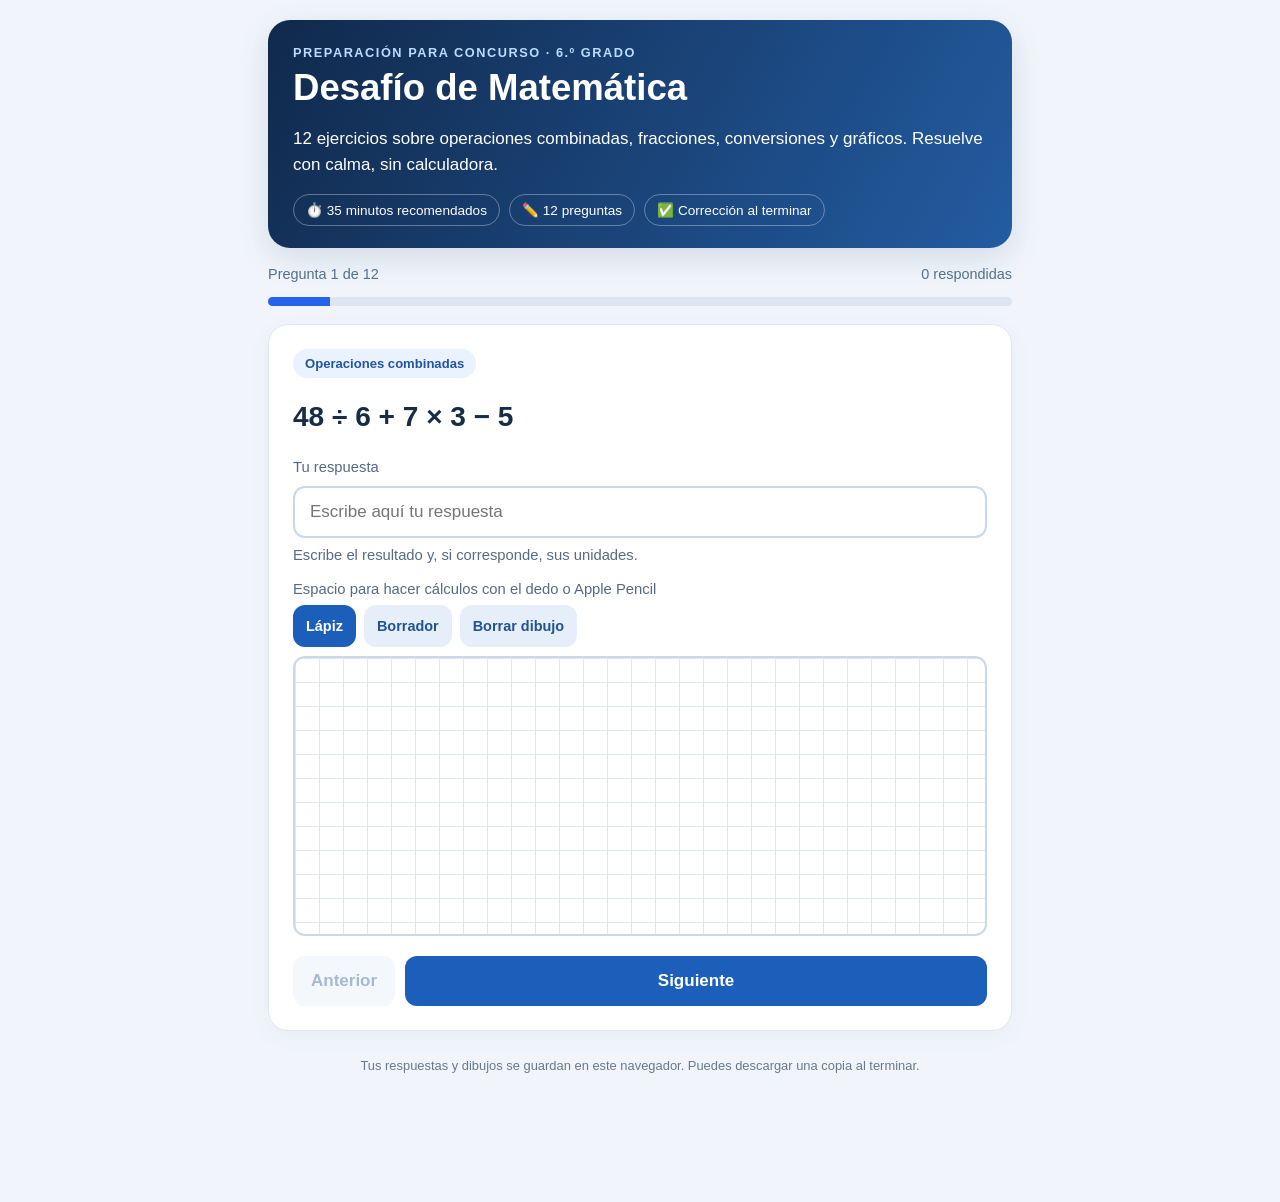
==== activities/matematica-6to.html @ 557b77ce "feat: publish learning portal with six pilot missions" ====
<!doctype html>
<html lang="es">
<head>
<meta charset="utf-8"><meta name="viewport" content="width=device-width, initial-scale=1, viewport-fit=cover">
<meta name="theme-color" content="#10294b"><title>Concurso de Matemática · Sexto grado</title>
<style>
:root{font-family:-apple-system,BlinkMacSystemFont,"Segoe UI",sans-serif;color:#172c45;background:#f1f5fb;font-size:17px}*{box-sizing:border-box}body{margin:0}.wrap{max-width:780px;margin:auto;padding:20px 18px 85px}.top{background:linear-gradient(120deg,#10294b,#235ca2);color:white;border-radius:22px;padding:25px 25px 22px;box-shadow:0 10px 32px #12345b21}h1{font-size:clamp(1.5rem,4vw,2.15rem);margin:7px 0}p{line-height:1.5}.eyebrow{font-size:.75rem;font-weight:800;letter-spacing:.12em;text-transform:uppercase;color:#bbdbff}.meta{display:flex;flex-wrap:wrap;gap:9px;margin-top:15px}.chip{border:1px solid #ffffff55;border-radius:99px;padding:7px 12px;font-size:.8rem}.progress{height:9px;background:#dce5f0;border-radius:50px;overflow:hidden;margin:15px 0 6px}.progress>div{height:100%;background:#2563eb;transition:width .2s}.status{display:flex;justify-content:space-between;align-items:center;gap:15px;margin-top:18px;font-size:.85rem;color:#52708d}.sheet{background:white;border:1px solid #dfe7f1;box-shadow:0 5px 25px #12345b0b;border-radius:20px;padding:24px;margin-top:18px}.topic{display:inline-flex;padding:7px 12px;background:#eaf2ff;border-radius:100px;font-size:.77rem;font-weight:750;color:#2255a0}.question{font-size:clamp(1.25rem,3.3vw,1.65rem);font-weight:750;line-height:1.45;margin:19px 0}.help{font-size:.87rem;color:#566a84}.input{font:inherit;border:2px solid #cad8e7;border-radius:12px;padding:14px 15px;width:100%;outline:none;margin:9px 0}.input:focus{border-color:#3679cf;box-shadow:0 0 0 4px #3679cf22}.btns{display:flex;gap:10px;margin:20px 0 0}.btn{border:0;border-radius:12px;font:inherit;font-weight:750;padding:14px 18px;cursor:pointer;min-height:50px}.primary{background:#1b5fbb;color:white;flex:1}.secondary{background:#e6eef9;color:#205390}.btn:disabled{opacity:.4;cursor:not-allowed}.visual{background:#f4f7fc;border:1px solid #e3eaf5;border-radius:12px;padding:17px 12px;margin:12px 0}.barrow{display:flex;align-items:center;gap:10px;margin:12px 0}.who{width:53px;font-weight:650}.bartrack{flex:1;background:#e0e8f3;height:21px;border-radius:5px;overflow:hidden}.barfill{background:#4a87d5;height:100%}.val{width:28px;font-variant-numeric:tabular-nums;text-align:right}.result{display:none}.results-head{padding:20px;border-radius:16px;background:#eff6ff;margin:18px 0}.score{font-weight:850;font-size:2.7rem;color:#205cae}.topic-result{display:flex;justify-content:space-between;border-bottom:1px solid #e1e8f1;padding:12px 0}.review{padding:15px 0;border-bottom:1px solid #e1e8f1}.bad{color:#a52c35}.good{color:#16724a}.review p{margin:7px 0}.small{font-size:.83rem;color:#586b7e}.actions{display:flex;gap:10px;flex-wrap:wrap;margin-top:22px}.actions .btn{flex:1}.footer{text-align:center;color:#66788e;font-size:.76rem;margin-top:25px}@media print{.top{background:#123c6a!important;-webkit-print-color-adjust:exact;print-color-adjust:exact}.btns,.actions,.status,.progress{display:none}.wrap{max-width:100%;padding:0}.sheet{break-inside:avoid}.result{display:block!important}}
.drawing-title{font-size:.87rem;color:#566a84;margin:18px 0 8px}.drawing-tools{display:flex;gap:8px;flex-wrap:wrap;margin-bottom:9px}.drawing-tools .btn{min-height:42px;padding:9px 13px;font-size:.85rem}.drawing-tools .selected{background:#1b5fbb;color:white}.drawing-wrap{border:2px solid #cad8e7;border-radius:12px;overflow:hidden;background-color:#fff;background-image:linear-gradient(#dce8f5 1px,transparent 1px),linear-gradient(90deg,#dce8f5 1px,transparent 1px);background-size:24px 24px}#drawing{display:block;width:100%;height:auto;aspect-ratio:5/2;touch-action:none;cursor:crosshair}.save-status{font-size:.78rem;min-height:1.3em;color:#52708d;margin:12px 0}.save-status.error{color:#a52c35;font-weight:700}.drawing-review{display:block;width:100%;max-width:620px;max-height:260px;object-fit:contain;border:1px solid #dce8f5;background:white;margin:8px 0}@media print{.drawing-tools,.export-action{display:none}#exam{display:none!important}}</style>
</head>
<body><main class="wrap">
<header class="top"><div class="eyebrow">Preparación para concurso · 6.º grado</div><h1>Desafío de Matemática</h1><p>12 ejercicios sobre operaciones combinadas, fracciones, conversiones y gráficos. Resuelve con calma, sin calculadora.</p><div class="meta"><span class="chip">⏱️ 35 minutos recomendados</span><span class="chip">✏️ 12 preguntas</span><span class="chip">✅ Corrección al terminar</span></div></header>
<section id="exam"><div class="status"><span id="count">Pregunta 1 de 12</span><span id="answered">0 respondidas</span></div><div class="progress"><div id="progress" style="width:0%"></div></div><section class="sheet"><span class="topic" id="topic"></span><div class="question" id="question"></div><div id="visual"></div><label for="answer" class="help">Tu respuesta</label><input id="answer" class="input" type="text" inputmode="text" autocomplete="off" spellcheck="false" placeholder="Escribe aquí tu respuesta" aria-label="Respuesta"><div id="tip" class="help"></div><div class="drawing-title">Espacio para hacer cálculos con el dedo o Apple Pencil</div><div class="drawing-tools"><button type="button" class="btn secondary selected" id="pen" aria-pressed="true">Lápiz</button><button type="button" class="btn secondary" id="eraser" aria-pressed="false">Borrador</button><button type="button" class="btn secondary" id="clear">Borrar dibujo</button></div><div class="drawing-wrap"><canvas id="drawing" aria-label="Espacio para escribir y dibujar la solución"></canvas></div><div class="btns"><button class="btn secondary" id="back">Anterior</button><button class="btn primary" id="next">Siguiente</button></div></section><p class="footer">Tus respuestas y dibujos se guardan en este navegador. Puedes descargar una copia al terminar.</p></section>
<div id="save-status" class="save-status" role="status" aria-live="polite"></div>
<section id="result" class="result sheet"><span class="topic">Informe de resultados</span><h2>¡Examen terminado!</h2><div class="results-head"><div class="score" id="score"></div><div id="summary"></div></div><h3>Resultado por tema</h3><div id="bytopic"></div><h3>Corrección de cada ejercicio</h3><div id="reviews"></div><div class="actions"><button class="btn secondary export-action" id="export">Descargar respuestas y dibujos</button><button class="btn secondary" onclick="window.print()">Imprimir o guardar PDF</button><button class="btn primary" id="restart">Hacerlo de nuevo</button></div></section>
</main>
<script>
'use strict';
const qs=[
{topic:'Operaciones combinadas',q:'48 ÷ 6 + 7 × 3 − 5',answers:['24'],display:'24',why:'Primero división y multiplicación: 8 + 21 − 5 = 24.'},
{topic:'Operaciones combinadas',q:'120 − [36 ÷ (3 + 3) × 4]',answers:['96'],display:'96',why:'(3 + 3) = 6. Después, de izquierda a derecha: 36 ÷ 6 × 4 = 24. Por último: 120 − 24 = 96.'},
{topic:'Operaciones combinadas',q:'5 × (18 − 6) + 3² × 2',answers:['78'],display:'78',why:'(18 − 6) = 12 y 3² = 9. Luego 5 × 12 + 9 × 2 = 60 + 18 = 78.'},
{topic:'Problemas típicos de fracciones',q:'Calcula 3/5 de 120.',answers:['72'],display:'72',why:'120 ÷ 5 × 3 = 72.'},
{topic:'Problemas típicos de fracciones',q:'¿Qué fracción de 45 representa 18? Simplifica.',answers:['2/5'],display:'2/5',why:'18/45, simplificando numerador y denominador entre 9, es 2/5.'},
{topic:'Problemas típicos de fracciones',q:'Los 3/4 de un número son 60. ¿Cuál es el número?',answers:['80'],display:'80',why:'Si 3/4 equivalen a 60, un cuarto es 20 y el total es 80.'},
{topic:'Conversión de unidades',q:'Convierte 3,75 km a metros.',answers:['3750'],display:'3750 m',why:'1 km = 1000 m. Por eso 3,75 × 1000 = 3750 m.'},
{topic:'Conversión de unidades',q:'Convierte 2 h 35 min a minutos.',answers:['155'],display:'155 minutos',why:'2 horas son 120 minutos; 120 + 35 = 155.'},
{topic:'Conversión de unidades',q:'Un tren sale a las 8:45 a. m. y llega a las 11:20 a. m. ¿Cuánto duró el viaje?',answers:['2h35min','155'],display:'2 h 35 min',why:'Desde 8:45 hasta 10:45 pasan 2 horas, y hasta las 11:20, 35 minutos más.'},
{topic:'Trabajo con gráficos',q:'En el gráfico, ¿cuántos libros leyeron entre Ana y Luis?',answers:['20'],display:'20 libros',why:'Ana leyó 12 libros y Luis 8; 12 + 8 = 20.'},
{topic:'Trabajo con gráficos',q:'¿Cuántos libros más leyó Ana que Marta?',answers:['6'],display:'6 libros',why:'Ana leyó 12 y Marta 6; 12 − 6 = 6.'},
{topic:'Trabajo con gráficos',q:'¿Qué fracción del total de libros corresponde a los de Luis? Simplifica.',answers:['4/13'],display:'4/13',why:'Se leyeron 12 + 8 + 6 = 26 libros. Luis leyó 8/26 = 4/13.'}
];
const $=id=>document.getElementById(id);let at=0;let responses=Array(qs.length).fill('');let strokes=Array.from({length:qs.length},()=>[]);let mode='pen',active=null,finished=false;const storageKey='examen_matematica_6to_ipad_v2';
const chart=`<div class="visual" role="img" aria-label="Libros leídos: Ana 12, Luis 8, Marta 6"><strong>Libros leídos durante un mes</strong>${[['Ana',12],['Luis',8],['Marta',6]].map(([n,v])=>`<div class="barrow"><span class="who">${n}</span><div class="bartrack"><div class="barfill" style="width:${v/12*100}%"></div></div><span class="val">${v}</span></div>`).join('')}</div>`;
function normalize(s){return String(s||'').toLowerCase().normalize('NFD').replace(/[\u0300-\u036f]/g,'').replace(/\s+/g,'').replace(/,/g,'.').replace(/minutos?|mins?\.?|horas?|hrs?\.?|metros?|m(?!in)|libros?/g,'').replace(/\.$/,'')}
function correct(q,a){return q.answers.some(x=>normalize(a)===normalize(x))}
function status(message,error=false){$('save-status').textContent=message;$('save-status').classList.toggle('error',error)}
function persist(){try{localStorage.setItem(storageKey,JSON.stringify({responses,strokes,at,finished}));status('Guardado en este navegador.')}catch(e){status('No se pudo guardar. Descarga una copia de tus respuestas antes de cerrar esta página.',true)}}
try{const data=JSON.parse(localStorage.getItem(storageKey)||'null');if(data&&Array.isArray(data.responses)&&data.responses.length===qs.length&&Array.isArray(data.strokes)&&data.strokes.length===qs.length){responses=data.responses.map(v=>typeof v==='string'?v:'');strokes=data.strokes.map(v=>Array.isArray(v)?v:[]);at=Number.isInteger(data.at)&&data.at>=0&&data.at<qs.length?data.at:0;finished=!!data.finished}}catch(e){setTimeout(()=>status('No se pudo recuperar el guardado anterior.',true),0)}
function save(){responses[at]=$('answer').value;persist()}
const canvas=$('drawing'),ctx=canvas.getContext('2d'),drawingWidth=900,drawingHeight=360;
function drawLine(c,line){if(!line.points?.length)return;c.globalCompositeOperation=line.mode==='eraser'?'destination-out':'source-over';c.beginPath();line.points.forEach(([x,y],i)=>i?c.lineTo(x*drawingWidth,y*drawingHeight):c.moveTo(x*drawingWidth,y*drawingHeight));c.strokeStyle='#17385e';c.lineWidth=line.mode==='eraser'?22:2.7;c.lineCap='round';c.lineJoin='round';c.stroke();if(line.points.length===1){c.beginPath();c.arc(line.points[0][0]*drawingWidth,line.points[0][1]*drawingHeight,c.lineWidth/2,0,Math.PI*2);c.fillStyle='#17385e';c.fill()}c.globalCompositeOperation='source-over'}
function redraw(){const r=canvas.getBoundingClientRect(),dpr=window.devicePixelRatio||1;if(!r.width||!r.height)return;canvas.width=Math.round(r.width*dpr);canvas.height=Math.round(r.height*dpr);ctx.setTransform(canvas.width/drawingWidth,0,0,canvas.height/drawingHeight,0,0);ctx.clearRect(0,0,drawingWidth,drawingHeight);strokes[at].forEach(line=>drawLine(ctx,line))}
function point(e){const r=canvas.getBoundingClientRect();return [Math.max(0,Math.min(1,(e.clientX-r.left)/r.width)),Math.max(0,Math.min(1,(e.clientY-r.top)/r.height))]}
canvas.addEventListener('pointerdown',e=>{if(active||e.button!==0)return;canvas.setPointerCapture(e.pointerId);active={id:e.pointerId,line:{mode,points:[point(e)]}};strokes[at].push(active.line);redraw();e.preventDefault()});
canvas.addEventListener('pointermove',e=>{if(!active||e.pointerId!==active.id)return;active.line.points.push(point(e));redraw();e.preventDefault()});
function endStroke(e){if(!active||e.pointerId!==active.id)return;if(e.type==='pointerup')active.line.points.push(point(e));active=null;persist();redraw()}
canvas.addEventListener('pointerup',endStroke);canvas.addEventListener('pointercancel',endStroke);canvas.addEventListener('lostpointercapture',endStroke);
function setMode(value){mode=value;for(const name of ['pen','eraser']){$(name).classList.toggle('selected',name===value);$(name).setAttribute('aria-pressed',String(name===value))}}
$('pen').onclick=()=>setMode('pen');$('eraser').onclick=()=>setMode('eraser');$('clear').onclick=()=>{if(strokes[at].length&&confirm('¿Borrar el dibujo de esta pregunta?')){strokes[at]=[];redraw();persist()}};
new ResizeObserver(redraw).observe(canvas);window.addEventListener('resize',redraw);
function render(){let q=qs[at];$('count').textContent=`Pregunta ${at+1} de ${qs.length}`;$('answered').textContent=`${responses.filter(x=>x.trim()).length} respondidas`;$('progress').style.width=`${(at+1)/qs.length*100}%`;$('topic').textContent=q.topic;$('question').textContent=q.q;$('visual').innerHTML=at>=9?chart:'';$('answer').value=responses[at];$('tip').textContent=at===8?'Puedes responder, por ejemplo, «2 h 35 min» o en minutos.':at===4||at===11?'Escribe la fracción como a/b.':'Escribe el resultado y, si corresponde, sus unidades.';$('back').disabled=at===0;$('next').textContent=at===qs.length-1?'Terminar y corregir':'Siguiente';redraw();window.scrollTo({top:0,behavior:'smooth'})}
$('answer').addEventListener('input',()=>{responses[at]=$('answer').value;persist();$('answered').textContent=`${responses.filter((x,i)=>i===at?$('answer').value.trim():x.trim()).filter(Boolean).length} respondidas`});
$('answer').addEventListener('keydown',e=>{if(e.key==='Enter'){e.preventDefault();$('next').click()}});
$('back').addEventListener('click',()=>{save();if(at>0){at--;persist();render()}});
$('next').addEventListener('click',()=>{save();if(at<qs.length-1){at++;persist();render()}else{if(responses.some(x=>!x.trim())&&!confirm('Hay preguntas sin responder. ¿Deseas terminar y corregir?'))return;grade()}});
function grade(){finished=true;persist();let total=qs.reduce((n,q,i)=>n+(correct(q,responses[i])?1:0),0);$('exam').style.display='none';$('result').style.display='block';$('score').textContent=`${total} / ${qs.length}`;$('summary').textContent=total>=10?'¡Muy bien! Podemos avanzar a ejercicios más difíciles.':total>=7?'Buen comienzo. Conviene reforzar los temas con errores.':total>=4?'Necesitamos practicar procedimientos básicos y volver a intentar.':'Vamos a reforzar los fundamentos paso a paso.';let topics=[...new Set(qs.map(q=>q.topic))];$('bytopic').innerHTML=topics.map(t=>{let ids=qs.map((q,i)=>q.topic===t?i:-1).filter(i=>i>=0);return `<div class="topic-result"><span>${t}</span><strong>${ids.filter(i=>correct(qs[i],responses[i])).length} / ${ids.length}</strong></div>`}).join('');$('reviews').innerHTML=qs.map((q,i)=>`<div class="review"><div class="small">${i+1}. ${q.topic}</div><strong>${q.q}</strong>${i>=9?chart:''}<p class="${correct(q,responses[i])?'good':'bad'}">${correct(q,responses[i])?'✓ Correcto':'✗ Revisar'} · Tu respuesta: ${escapeHtml(responses[i]||'(sin responder)')}</p><p><b>Respuesta:</b> ${q.display}</p><p class="small">${q.why}</p>${drawingImage(i)}</div>`).join('');window.scrollTo({top:0,behavior:'smooth'})}
function escapeHtml(str){return str.replace(/[&<>"']/g,ch=>({'&':'&amp;','<':'&lt;','>':'&gt;','"':'&quot;',"'":'&#39;'}[ch]))}
function drawingImage(i){if(!strokes[i].length)return '';const c=document.createElement('canvas');c.width=drawingWidth;c.height=drawingHeight;const x=c.getContext('2d');strokes[i].forEach(line=>drawLine(x,line));x.globalCompositeOperation='destination-over';x.fillStyle='#fff';x.fillRect(0,0,c.width,c.height);return `<img class="drawing-review" alt="Cálculos dibujados para la pregunta ${i+1}" src="${c.toDataURL('image/png')}">`}
$('export').onclick=()=>{const title='Respuestas y dibujos · Desafío de Matemática';const content=`<!doctype html><html lang="es"><meta charset="utf-8"><title>${title}</title><style>body{font:17px system-ui;max-width:800px;margin:30px auto;padding:15px;color:#172c45}article{break-inside:avoid;border-bottom:1px solid #ccd8e5;padding:14px 0}img{width:100%;max-width:700px;border:1px solid #ccd8e5}p{line-height:1.5}.visual{background:#f4f7fc;border:1px solid #e3eaf5;border-radius:12px;padding:17px 12px;margin:12px 0}.barrow{display:flex;align-items:center;gap:10px;margin:12px 0}.who{width:53px;font-weight:650}.bartrack{flex:1;background:#e0e8f3;height:21px;border-radius:5px;overflow:hidden}.barfill{background:#4a87d5;height:100%}.val{width:28px;font-variant-numeric:tabular-nums;text-align:right}</style><h1>${title}</h1><p>Resultado: ${$('score').textContent}</p>${qs.map((q,i)=>`<article><h2>${i+1}. ${escapeHtml(q.q)}</h2>${i>=9?chart:''}<p><b>Tu respuesta:</b> ${escapeHtml(responses[i]||'(sin responder)')}</p><p><b>Corrección:</b> ${correct(q,responses[i])?'Correcto':'Revisar'} · ${escapeHtml(q.display)}</p><p>${escapeHtml(q.why)}</p>${drawingImage(i)}</article>`).join('')}</html>`;const url=URL.createObjectURL(new Blob([content],{type:'text/html;charset=utf-8'}));const a=document.createElement('a');a.href=url;a.download='respuestas_matematica_6to.html';a.click();setTimeout(()=>URL.revokeObjectURL(url),60000)};
$('restart').addEventListener('click',()=>{if(!confirm('¿Borrar todas las respuestas y dibujos y empezar de nuevo?'))return;responses=Array(qs.length).fill('');strokes=Array.from({length:qs.length},()=>[]);at=0;finished=false;persist();$('result').style.display='none';$('exam').style.display='block';render()});render();if(finished)grade();
</script></body></html>
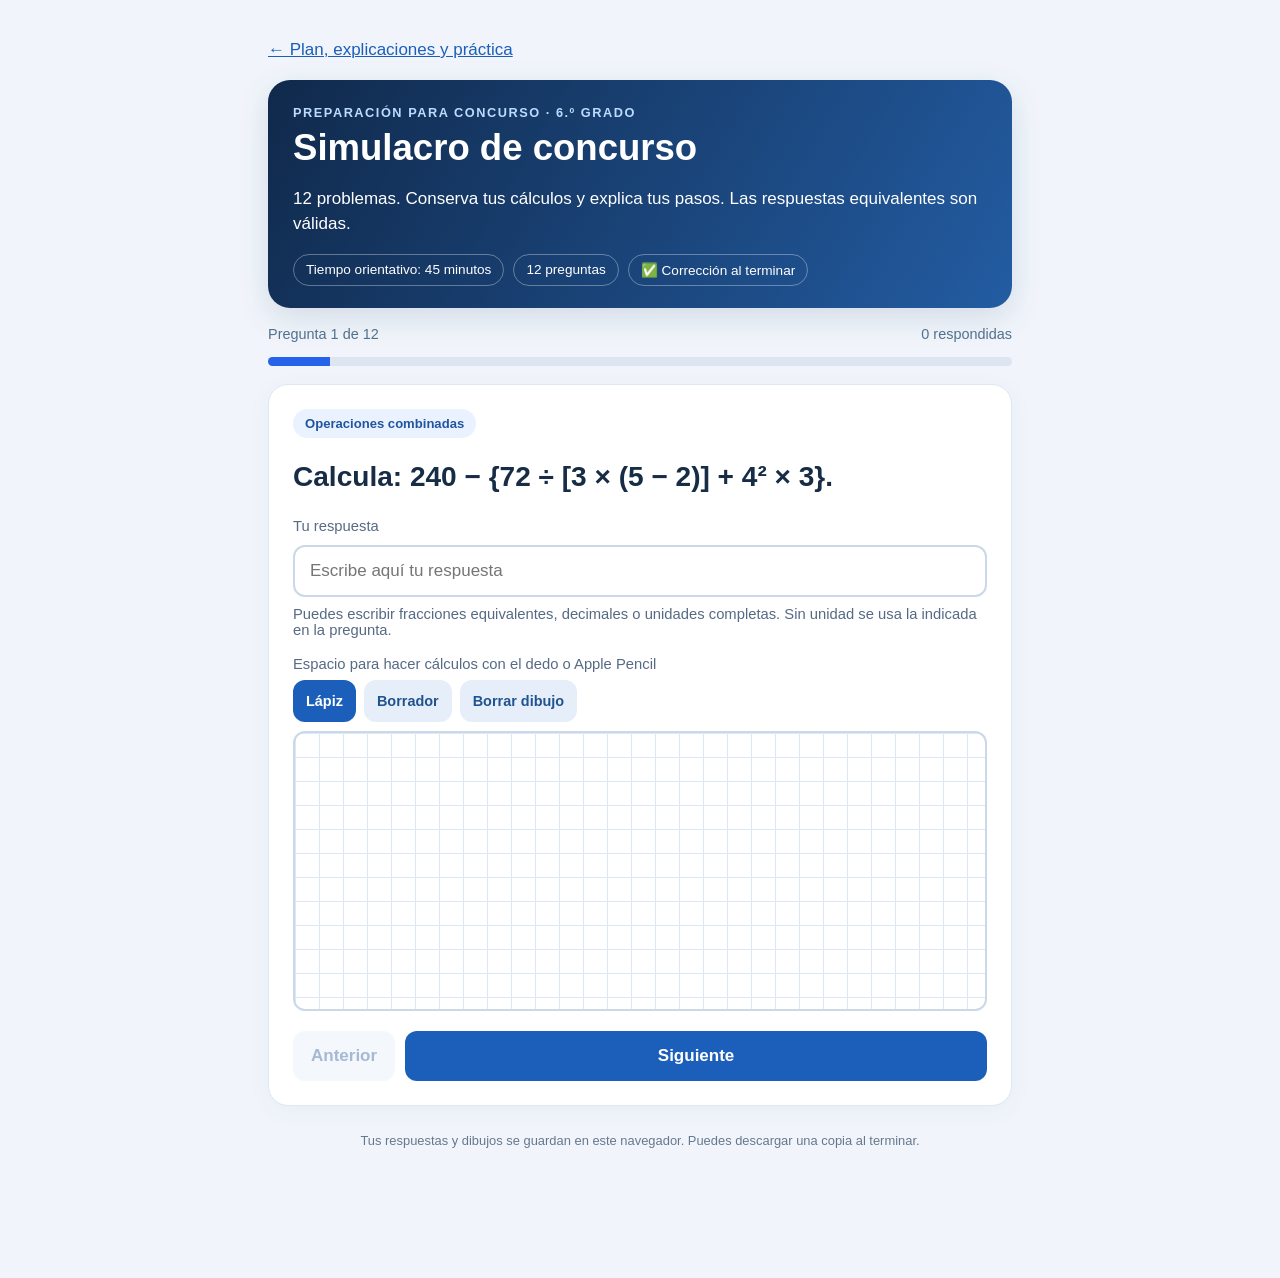
==== commit 8d04b823: "feat(math): add complete contest preparation and equivalent-answer grading" ====
--- a/activities/matematica-6to.html
+++ b/activities/matematica-6to.html
@@ -5,57 +5,12 @@
 <meta name="theme-color" content="#10294b"><title>Concurso de Matemática · Sexto grado</title>
 <style>
 :root{font-family:-apple-system,BlinkMacSystemFont,"Segoe UI",sans-serif;color:#172c45;background:#f1f5fb;font-size:17px}*{box-sizing:border-box}body{margin:0}.wrap{max-width:780px;margin:auto;padding:20px 18px 85px}.top{background:linear-gradient(120deg,#10294b,#235ca2);color:white;border-radius:22px;padding:25px 25px 22px;box-shadow:0 10px 32px #12345b21}h1{font-size:clamp(1.5rem,4vw,2.15rem);margin:7px 0}p{line-height:1.5}.eyebrow{font-size:.75rem;font-weight:800;letter-spacing:.12em;text-transform:uppercase;color:#bbdbff}.meta{display:flex;flex-wrap:wrap;gap:9px;margin-top:15px}.chip{border:1px solid #ffffff55;border-radius:99px;padding:7px 12px;font-size:.8rem}.progress{height:9px;background:#dce5f0;border-radius:50px;overflow:hidden;margin:15px 0 6px}.progress>div{height:100%;background:#2563eb;transition:width .2s}.status{display:flex;justify-content:space-between;align-items:center;gap:15px;margin-top:18px;font-size:.85rem;color:#52708d}.sheet{background:white;border:1px solid #dfe7f1;box-shadow:0 5px 25px #12345b0b;border-radius:20px;padding:24px;margin-top:18px}.topic{display:inline-flex;padding:7px 12px;background:#eaf2ff;border-radius:100px;font-size:.77rem;font-weight:750;color:#2255a0}.question{font-size:clamp(1.25rem,3.3vw,1.65rem);font-weight:750;line-height:1.45;margin:19px 0}.help{font-size:.87rem;color:#566a84}.input{font:inherit;border:2px solid #cad8e7;border-radius:12px;padding:14px 15px;width:100%;outline:none;margin:9px 0}.input:focus{border-color:#3679cf;box-shadow:0 0 0 4px #3679cf22}.btns{display:flex;gap:10px;margin:20px 0 0}.btn{border:0;border-radius:12px;font:inherit;font-weight:750;padding:14px 18px;cursor:pointer;min-height:50px}.primary{background:#1b5fbb;color:white;flex:1}.secondary{background:#e6eef9;color:#205390}.btn:disabled{opacity:.4;cursor:not-allowed}.visual{background:#f4f7fc;border:1px solid #e3eaf5;border-radius:12px;padding:17px 12px;margin:12px 0}.barrow{display:flex;align-items:center;gap:10px;margin:12px 0}.who{width:53px;font-weight:650}.bartrack{flex:1;background:#e0e8f3;height:21px;border-radius:5px;overflow:hidden}.barfill{background:#4a87d5;height:100%}.val{width:28px;font-variant-numeric:tabular-nums;text-align:right}.result{display:none}.results-head{padding:20px;border-radius:16px;background:#eff6ff;margin:18px 0}.score{font-weight:850;font-size:2.7rem;color:#205cae}.topic-result{display:flex;justify-content:space-between;border-bottom:1px solid #e1e8f1;padding:12px 0}.review{padding:15px 0;border-bottom:1px solid #e1e8f1}.bad{color:#a52c35}.good{color:#16724a}.review p{margin:7px 0}.small{font-size:.83rem;color:#586b7e}.actions{display:flex;gap:10px;flex-wrap:wrap;margin-top:22px}.actions .btn{flex:1}.footer{text-align:center;color:#66788e;font-size:.76rem;margin-top:25px}@media print{.top{background:#123c6a!important;-webkit-print-color-adjust:exact;print-color-adjust:exact}.btns,.actions,.status,.progress{display:none}.wrap{max-width:100%;padding:0}.sheet{break-inside:avoid}.result{display:block!important}}
-.drawing-title{font-size:.87rem;color:#566a84;margin:18px 0 8px}.drawing-tools{display:flex;gap:8px;flex-wrap:wrap;margin-bottom:9px}.drawing-tools .btn{min-height:42px;padding:9px 13px;font-size:.85rem}.drawing-tools .selected{background:#1b5fbb;color:white}.drawing-wrap{border:2px solid #cad8e7;border-radius:12px;overflow:hidden;background-color:#fff;background-image:linear-gradient(#dce8f5 1px,transparent 1px),linear-gradient(90deg,#dce8f5 1px,transparent 1px);background-size:24px 24px}#drawing{display:block;width:100%;height:auto;aspect-ratio:5/2;touch-action:none;cursor:crosshair}.save-status{font-size:.78rem;min-height:1.3em;color:#52708d;margin:12px 0}.save-status.error{color:#a52c35;font-weight:700}.drawing-review{display:block;width:100%;max-width:620px;max-height:260px;object-fit:contain;border:1px solid #dce8f5;background:white;margin:8px 0}@media print{.drawing-tools,.export-action{display:none}#exam{display:none!important}}</style>
+.drawing-title{font-size:.87rem;color:#566a84;margin:18px 0 8px}.drawing-tools{display:flex;gap:8px;flex-wrap:wrap;margin-bottom:9px}.drawing-tools .btn{min-height:42px;padding:9px 13px;font-size:.85rem}.drawing-tools .selected{background:#1b5fbb;color:white}.drawing-wrap{border:2px solid #cad8e7;border-radius:12px;overflow:hidden;background-color:#fff;background-image:linear-gradient(#dce8f5 1px,transparent 1px),linear-gradient(90deg,#dce8f5 1px,transparent 1px);background-size:24px 24px}#drawing{display:block;width:100%;height:auto;aspect-ratio:5/2;touch-action:none;cursor:crosshair}.save-status{font-size:.78rem;min-height:1.3em;color:#52708d;margin:12px 0}.save-status.error{color:#a52c35;font-weight:700}.drawing-review{display:block;width:100%;max-width:620px;max-height:260px;object-fit:contain;border:1px solid #dce8f5;background:white;margin:8px 0}@media print{.drawing-tools,.export-action{display:none}#exam{display:none!important}}.chart-axis{display:flex;justify-content:space-between;margin-left:100px;margin-right:38px;font-size:.75rem}.who{width:90px;flex-shrink:0;font-size:.8rem}.bartrack{background-image:linear-gradient(to right,#bdcddd 1px,transparent 1px)}.visual{margin:14px 0}.visual p{margin:6px 0}a{color:#1b5fbb}summary{cursor:pointer;padding:12px 0}li{line-height:1.6;margin-bottom:5px}button:focus-visible,a:focus-visible,summary:focus-visible{outline:3px solid #e69d16;outline-offset:3px}[hidden]{display:none!important}@media(prefers-reduced-motion:reduce){*{scroll-behavior:auto!important;transition:none!important}}</style>
 </head>
 <body><main class="wrap">
-<header class="top"><div class="eyebrow">Preparación para concurso · 6.º grado</div><h1>Desafío de Matemática</h1><p>12 ejercicios sobre operaciones combinadas, fracciones, conversiones y gráficos. Resuelve con calma, sin calculadora.</p><div class="meta"><span class="chip">⏱️ 35 minutos recomendados</span><span class="chip">✏️ 12 preguntas</span><span class="chip">✅ Corrección al terminar</span></div></header>
-<section id="exam"><div class="status"><span id="count">Pregunta 1 de 12</span><span id="answered">0 respondidas</span></div><div class="progress"><div id="progress" style="width:0%"></div></div><section class="sheet"><span class="topic" id="topic"></span><div class="question" id="question"></div><div id="visual"></div><label for="answer" class="help">Tu respuesta</label><input id="answer" class="input" type="text" inputmode="text" autocomplete="off" spellcheck="false" placeholder="Escribe aquí tu respuesta" aria-label="Respuesta"><div id="tip" class="help"></div><div class="drawing-title">Espacio para hacer cálculos con el dedo o Apple Pencil</div><div class="drawing-tools"><button type="button" class="btn secondary selected" id="pen" aria-pressed="true">Lápiz</button><button type="button" class="btn secondary" id="eraser" aria-pressed="false">Borrador</button><button type="button" class="btn secondary" id="clear">Borrar dibujo</button></div><div class="drawing-wrap"><canvas id="drawing" aria-label="Espacio para escribir y dibujar la solución"></canvas></div><div class="btns"><button class="btn secondary" id="back">Anterior</button><button class="btn primary" id="next">Siguiente</button></div></section><p class="footer">Tus respuestas y dibujos se guardan en este navegador. Puedes descargar una copia al terminar.</p></section>
+<p><a href="preparacion-concurso.html">← Plan, explicaciones y práctica</a></p><header class="top"><div class="eyebrow">Preparación para concurso · 6.º grado</div><h1 id="session-title">Simulacro de concurso</h1><p id="session-description">Problemas de razonamiento sobre los cuatro temas. Resuelve con calma, sin calculadora.</p><div class="meta"><span class="chip"><span id="session-time">45 minutos orientativos</span></span><span class="chip"><span id="session-count">12 preguntas</span></span><span class="chip">✅ Corrección al terminar</span></div></header>
+<section id="exam"><div class="status"><span id="count">Pregunta 1 de 12</span><span id="answered">0 respondidas</span></div><div class="progress"><div id="progress" style="width:0%"></div></div><section class="sheet"><span class="topic" id="topic"></span><div class="question" id="question"></div><div id="visual"></div><label for="answer" class="help">Tu respuesta</label><input id="answer" class="input" type="text" inputmode="text" autocomplete="off" spellcheck="false" placeholder="Escribe aquí tu respuesta" aria-label="Respuesta"><div id="tip" class="help"></div><div id="practice-tools" hidden><details id="hint-details"><summary>Ver una pista</summary><p id="hint-text"></p></details><button type="button" class="btn secondary" id="check">Comprobar este intento</button><p id="practice-feedback" role="status" aria-live="polite"></p></div><div class="drawing-title">Espacio para hacer cálculos con el dedo o Apple Pencil</div><div class="drawing-tools"><button type="button" class="btn secondary selected" id="pen" aria-pressed="true">Lápiz</button><button type="button" class="btn secondary" id="eraser" aria-pressed="false">Borrador</button><button type="button" class="btn secondary" id="clear">Borrar dibujo</button></div><div class="drawing-wrap"><canvas id="drawing" aria-label="Espacio para escribir y dibujar la solución"></canvas></div><div class="btns"><button class="btn secondary" id="back">Anterior</button><button class="btn primary" id="next">Siguiente</button></div></section><p class="footer">Tus respuestas y dibujos se guardan en este navegador. Puedes descargar una copia al terminar.</p></section>
 <div id="save-status" class="save-status" role="status" aria-live="polite"></div>
-<section id="result" class="result sheet"><span class="topic">Informe de resultados</span><h2>¡Examen terminado!</h2><div class="results-head"><div class="score" id="score"></div><div id="summary"></div></div><h3>Resultado por tema</h3><div id="bytopic"></div><h3>Corrección de cada ejercicio</h3><div id="reviews"></div><div class="actions"><button class="btn secondary export-action" id="export">Descargar respuestas y dibujos</button><button class="btn secondary" onclick="window.print()">Imprimir o guardar PDF</button><button class="btn primary" id="restart">Hacerlo de nuevo</button></div></section>
+<section id="result" class="result sheet"><span class="topic">Informe de resultados</span><h2>Sesión terminada</h2><div class="results-head"><div class="score" id="score"></div><div id="summary"></div></div><h3>Resultado por tema</h3><div id="bytopic"></div><h3>Corrección de cada ejercicio</h3><div id="reviews"></div><p><a href="preparacion-concurso.html#temas">Repasar las explicaciones y elegir la siguiente práctica →</a></p><div class="actions"><button class="btn secondary export-action" id="export">Descargar respuestas y dibujos</button><button class="btn secondary" onclick="window.print()">Imprimir o guardar PDF</button><button class="btn primary" id="restart">Hacerlo de nuevo</button></div></section>
 </main>
-<script>
-'use strict';
-const qs=[
-{topic:'Operaciones combinadas',q:'48 ÷ 6 + 7 × 3 − 5',answers:['24'],display:'24',why:'Primero división y multiplicación: 8 + 21 − 5 = 24.'},
-{topic:'Operaciones combinadas',q:'120 − [36 ÷ (3 + 3) × 4]',answers:['96'],display:'96',why:'(3 + 3) = 6. Después, de izquierda a derecha: 36 ÷ 6 × 4 = 24. Por último: 120 − 24 = 96.'},
-{topic:'Operaciones combinadas',q:'5 × (18 − 6) + 3² × 2',answers:['78'],display:'78',why:'(18 − 6) = 12 y 3² = 9. Luego 5 × 12 + 9 × 2 = 60 + 18 = 78.'},
-{topic:'Problemas típicos de fracciones',q:'Calcula 3/5 de 120.',answers:['72'],display:'72',why:'120 ÷ 5 × 3 = 72.'},
-{topic:'Problemas típicos de fracciones',q:'¿Qué fracción de 45 representa 18? Simplifica.',answers:['2/5'],display:'2/5',why:'18/45, simplificando numerador y denominador entre 9, es 2/5.'},
-{topic:'Problemas típicos de fracciones',q:'Los 3/4 de un número son 60. ¿Cuál es el número?',answers:['80'],display:'80',why:'Si 3/4 equivalen a 60, un cuarto es 20 y el total es 80.'},
-{topic:'Conversión de unidades',q:'Convierte 3,75 km a metros.',answers:['3750'],display:'3750 m',why:'1 km = 1000 m. Por eso 3,75 × 1000 = 3750 m.'},
-{topic:'Conversión de unidades',q:'Convierte 2 h 35 min a minutos.',answers:['155'],display:'155 minutos',why:'2 horas son 120 minutos; 120 + 35 = 155.'},
-{topic:'Conversión de unidades',q:'Un tren sale a las 8:45 a. m. y llega a las 11:20 a. m. ¿Cuánto duró el viaje?',answers:['2h35min','155'],display:'2 h 35 min',why:'Desde 8:45 hasta 10:45 pasan 2 horas, y hasta las 11:20, 35 minutos más.'},
-{topic:'Trabajo con gráficos',q:'En el gráfico, ¿cuántos libros leyeron entre Ana y Luis?',answers:['20'],display:'20 libros',why:'Ana leyó 12 libros y Luis 8; 12 + 8 = 20.'},
-{topic:'Trabajo con gráficos',q:'¿Cuántos libros más leyó Ana que Marta?',answers:['6'],display:'6 libros',why:'Ana leyó 12 y Marta 6; 12 − 6 = 6.'},
-{topic:'Trabajo con gráficos',q:'¿Qué fracción del total de libros corresponde a los de Luis? Simplifica.',answers:['4/13'],display:'4/13',why:'Se leyeron 12 + 8 + 6 = 26 libros. Luis leyó 8/26 = 4/13.'}
-];
-const $=id=>document.getElementById(id);let at=0;let responses=Array(qs.length).fill('');let strokes=Array.from({length:qs.length},()=>[]);let mode='pen',active=null,finished=false;const storageKey='examen_matematica_6to_ipad_v2';
-const chart=`<div class="visual" role="img" aria-label="Libros leídos: Ana 12, Luis 8, Marta 6"><strong>Libros leídos durante un mes</strong>${[['Ana',12],['Luis',8],['Marta',6]].map(([n,v])=>`<div class="barrow"><span class="who">${n}</span><div class="bartrack"><div class="barfill" style="width:${v/12*100}%"></div></div><span class="val">${v}</span></div>`).join('')}</div>`;
-function normalize(s){return String(s||'').toLowerCase().normalize('NFD').replace(/[\u0300-\u036f]/g,'').replace(/\s+/g,'').replace(/,/g,'.').replace(/minutos?|mins?\.?|horas?|hrs?\.?|metros?|m(?!in)|libros?/g,'').replace(/\.$/,'')}
-function correct(q,a){return q.answers.some(x=>normalize(a)===normalize(x))}
-function status(message,error=false){$('save-status').textContent=message;$('save-status').classList.toggle('error',error)}
-function persist(){try{localStorage.setItem(storageKey,JSON.stringify({responses,strokes,at,finished}));status('Guardado en este navegador.')}catch(e){status('No se pudo guardar. Descarga una copia de tus respuestas antes de cerrar esta página.',true)}}
-try{const data=JSON.parse(localStorage.getItem(storageKey)||'null');if(data&&Array.isArray(data.responses)&&data.responses.length===qs.length&&Array.isArray(data.strokes)&&data.strokes.length===qs.length){responses=data.responses.map(v=>typeof v==='string'?v:'');strokes=data.strokes.map(v=>Array.isArray(v)?v:[]);at=Number.isInteger(data.at)&&data.at>=0&&data.at<qs.length?data.at:0;finished=!!data.finished}}catch(e){setTimeout(()=>status('No se pudo recuperar el guardado anterior.',true),0)}
-function save(){responses[at]=$('answer').value;persist()}
-const canvas=$('drawing'),ctx=canvas.getContext('2d'),drawingWidth=900,drawingHeight=360;
-function drawLine(c,line){if(!line.points?.length)return;c.globalCompositeOperation=line.mode==='eraser'?'destination-out':'source-over';c.beginPath();line.points.forEach(([x,y],i)=>i?c.lineTo(x*drawingWidth,y*drawingHeight):c.moveTo(x*drawingWidth,y*drawingHeight));c.strokeStyle='#17385e';c.lineWidth=line.mode==='eraser'?22:2.7;c.lineCap='round';c.lineJoin='round';c.stroke();if(line.points.length===1){c.beginPath();c.arc(line.points[0][0]*drawingWidth,line.points[0][1]*drawingHeight,c.lineWidth/2,0,Math.PI*2);c.fillStyle='#17385e';c.fill()}c.globalCompositeOperation='source-over'}
-function redraw(){const r=canvas.getBoundingClientRect(),dpr=window.devicePixelRatio||1;if(!r.width||!r.height)return;canvas.width=Math.round(r.width*dpr);canvas.height=Math.round(r.height*dpr);ctx.setTransform(canvas.width/drawingWidth,0,0,canvas.height/drawingHeight,0,0);ctx.clearRect(0,0,drawingWidth,drawingHeight);strokes[at].forEach(line=>drawLine(ctx,line))}
-function point(e){const r=canvas.getBoundingClientRect();return [Math.max(0,Math.min(1,(e.clientX-r.left)/r.width)),Math.max(0,Math.min(1,(e.clientY-r.top)/r.height))]}
-canvas.addEventListener('pointerdown',e=>{if(active||e.button!==0)return;canvas.setPointerCapture(e.pointerId);active={id:e.pointerId,line:{mode,points:[point(e)]}};strokes[at].push(active.line);redraw();e.preventDefault()});
-canvas.addEventListener('pointermove',e=>{if(!active||e.pointerId!==active.id)return;active.line.points.push(point(e));redraw();e.preventDefault()});
-function endStroke(e){if(!active||e.pointerId!==active.id)return;if(e.type==='pointerup')active.line.points.push(point(e));active=null;persist();redraw()}
-canvas.addEventListener('pointerup',endStroke);canvas.addEventListener('pointercancel',endStroke);canvas.addEventListener('lostpointercapture',endStroke);
-function setMode(value){mode=value;for(const name of ['pen','eraser']){$(name).classList.toggle('selected',name===value);$(name).setAttribute('aria-pressed',String(name===value))}}
-$('pen').onclick=()=>setMode('pen');$('eraser').onclick=()=>setMode('eraser');$('clear').onclick=()=>{if(strokes[at].length&&confirm('¿Borrar el dibujo de esta pregunta?')){strokes[at]=[];redraw();persist()}};
-new ResizeObserver(redraw).observe(canvas);window.addEventListener('resize',redraw);
-function render(){let q=qs[at];$('count').textContent=`Pregunta ${at+1} de ${qs.length}`;$('answered').textContent=`${responses.filter(x=>x.trim()).length} respondidas`;$('progress').style.width=`${(at+1)/qs.length*100}%`;$('topic').textContent=q.topic;$('question').textContent=q.q;$('visual').innerHTML=at>=9?chart:'';$('answer').value=responses[at];$('tip').textContent=at===8?'Puedes responder, por ejemplo, «2 h 35 min» o en minutos.':at===4||at===11?'Escribe la fracción como a/b.':'Escribe el resultado y, si corresponde, sus unidades.';$('back').disabled=at===0;$('next').textContent=at===qs.length-1?'Terminar y corregir':'Siguiente';redraw();window.scrollTo({top:0,behavior:'smooth'})}
-$('answer').addEventListener('input',()=>{responses[at]=$('answer').value;persist();$('answered').textContent=`${responses.filter((x,i)=>i===at?$('answer').value.trim():x.trim()).filter(Boolean).length} respondidas`});
-$('answer').addEventListener('keydown',e=>{if(e.key==='Enter'){e.preventDefault();$('next').click()}});
-$('back').addEventListener('click',()=>{save();if(at>0){at--;persist();render()}});
-$('next').addEventListener('click',()=>{save();if(at<qs.length-1){at++;persist();render()}else{if(responses.some(x=>!x.trim())&&!confirm('Hay preguntas sin responder. ¿Deseas terminar y corregir?'))return;grade()}});
-function grade(){finished=true;persist();let total=qs.reduce((n,q,i)=>n+(correct(q,responses[i])?1:0),0);$('exam').style.display='none';$('result').style.display='block';$('score').textContent=`${total} / ${qs.length}`;$('summary').textContent=total>=10?'¡Muy bien! Podemos avanzar a ejercicios más difíciles.':total>=7?'Buen comienzo. Conviene reforzar los temas con errores.':total>=4?'Necesitamos practicar procedimientos básicos y volver a intentar.':'Vamos a reforzar los fundamentos paso a paso.';let topics=[...new Set(qs.map(q=>q.topic))];$('bytopic').innerHTML=topics.map(t=>{let ids=qs.map((q,i)=>q.topic===t?i:-1).filter(i=>i>=0);return `<div class="topic-result"><span>${t}</span><strong>${ids.filter(i=>correct(qs[i],responses[i])).length} / ${ids.length}</strong></div>`}).join('');$('reviews').innerHTML=qs.map((q,i)=>`<div class="review"><div class="small">${i+1}. ${q.topic}</div><strong>${q.q}</strong>${i>=9?chart:''}<p class="${correct(q,responses[i])?'good':'bad'}">${correct(q,responses[i])?'✓ Correcto':'✗ Revisar'} · Tu respuesta: ${escapeHtml(responses[i]||'(sin responder)')}</p><p><b>Respuesta:</b> ${q.display}</p><p class="small">${q.why}</p>${drawingImage(i)}</div>`).join('');window.scrollTo({top:0,behavior:'smooth'})}
-function escapeHtml(str){return str.replace(/[&<>"']/g,ch=>({'&':'&amp;','<':'&lt;','>':'&gt;','"':'&quot;',"'":'&#39;'}[ch]))}
-function drawingImage(i){if(!strokes[i].length)return '';const c=document.createElement('canvas');c.width=drawingWidth;c.height=drawingHeight;const x=c.getContext('2d');strokes[i].forEach(line=>drawLine(x,line));x.globalCompositeOperation='destination-over';x.fillStyle='#fff';x.fillRect(0,0,c.width,c.height);return `<img class="drawing-review" alt="Cálculos dibujados para la pregunta ${i+1}" src="${c.toDataURL('image/png')}">`}
-$('export').onclick=()=>{const title='Respuestas y dibujos · Desafío de Matemática';const content=`<!doctype html><html lang="es"><meta charset="utf-8"><title>${title}</title><style>body{font:17px system-ui;max-width:800px;margin:30px auto;padding:15px;color:#172c45}article{break-inside:avoid;border-bottom:1px solid #ccd8e5;padding:14px 0}img{width:100%;max-width:700px;border:1px solid #ccd8e5}p{line-height:1.5}.visual{background:#f4f7fc;border:1px solid #e3eaf5;border-radius:12px;padding:17px 12px;margin:12px 0}.barrow{display:flex;align-items:center;gap:10px;margin:12px 0}.who{width:53px;font-weight:650}.bartrack{flex:1;background:#e0e8f3;height:21px;border-radius:5px;overflow:hidden}.barfill{background:#4a87d5;height:100%}.val{width:28px;font-variant-numeric:tabular-nums;text-align:right}</style><h1>${title}</h1><p>Resultado: ${$('score').textContent}</p>${qs.map((q,i)=>`<article><h2>${i+1}. ${escapeHtml(q.q)}</h2>${i>=9?chart:''}<p><b>Tu respuesta:</b> ${escapeHtml(responses[i]||'(sin responder)')}</p><p><b>Corrección:</b> ${correct(q,responses[i])?'Correcto':'Revisar'} · ${escapeHtml(q.display)}</p><p>${escapeHtml(q.why)}</p>${drawingImage(i)}</article>`).join('')}</html>`;const url=URL.createObjectURL(new Blob([content],{type:'text/html;charset=utf-8'}));const a=document.createElement('a');a.href=url;a.download='respuestas_matematica_6to.html';a.click();setTimeout(()=>URL.revokeObjectURL(url),60000)};
-$('restart').addEventListener('click',()=>{if(!confirm('¿Borrar todas las respuestas y dibujos y empezar de nuevo?'))return;responses=Array(qs.length).fill('');strokes=Array.from({length:qs.length},()=>[]);at=0;finished=false;persist();$('result').style.display='none';$('exam').style.display='block';render()});render();if(finished)grade();
-</script></body></html>
+<script type="module" src="../js/contest-exam.mjs"></script></body></html>
